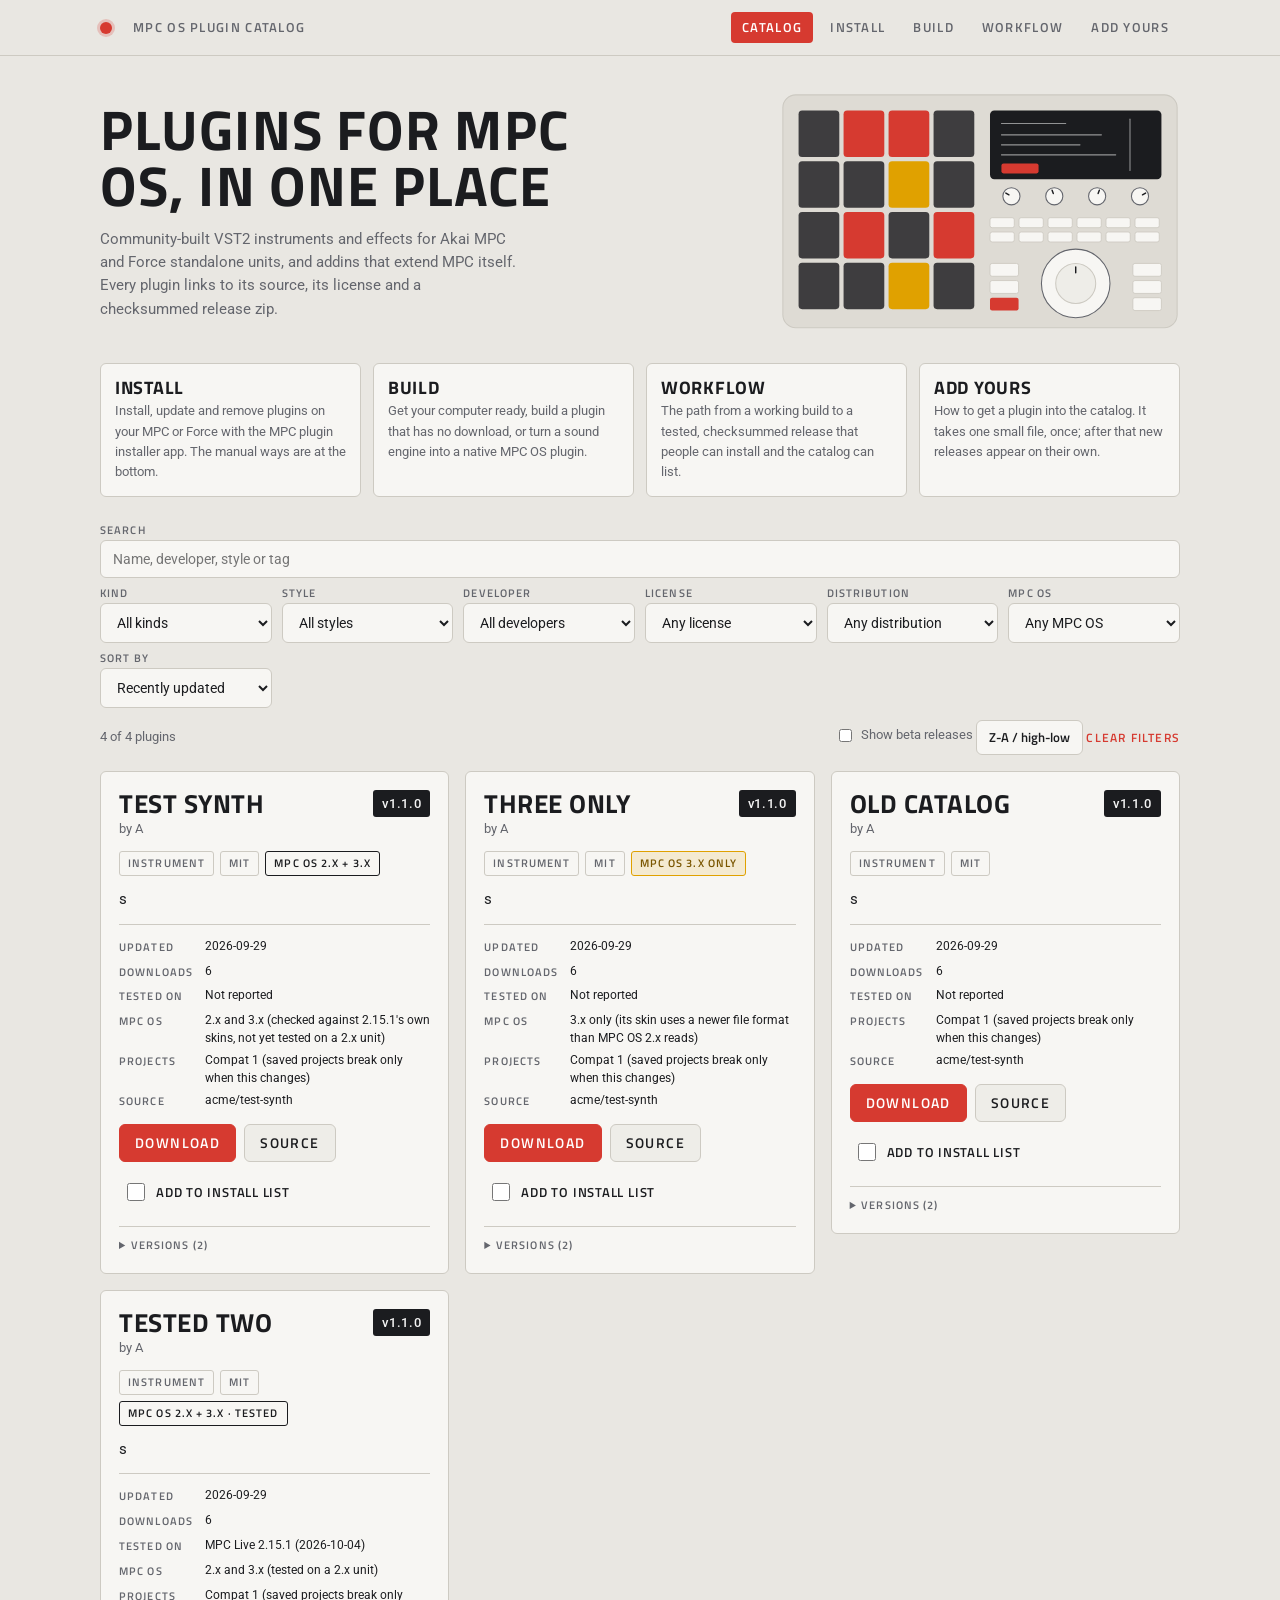
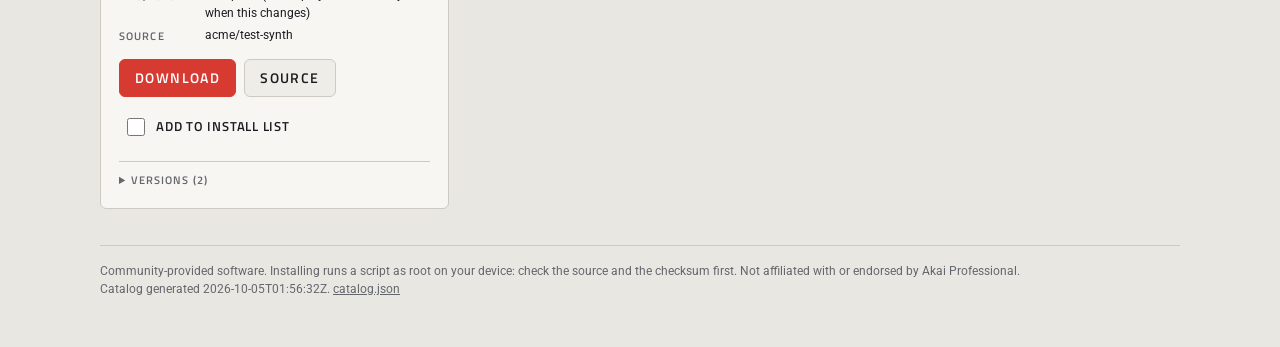
==== site-fixture/index.html @ f306114a "Merge pull request #3 from sd88me/main Download button changes" ====
<!doctype html>
<html lang="en">
<head>
<meta charset="utf-8">
<meta name="viewport" content="width=device-width, initial-scale=1">
<title>MPC OS Plugin Catalog</title>
<meta name="description" content="Community-built VST2 plugins for Akai MPC and Force standalone units, with versions, licenses and checksummed downloads.">
<link rel="alternate" type="application/atom+xml" title="New releases" href="feed.xml">
<link rel="stylesheet" href="https://fonts.googleapis.com/css2?family=Roboto:wght@400;500;700&family=Titillium+Web:wght@400;600;700&display=swap">
<style>
/* Layout: sticky bar, masthead with a line-drawn MPC (screen, Q-Link encoders, jog wheel, buttons, 16 pads), filters, card grid.
   One committed look: light studio faceplate. Fonts are the two MPC resolves: Titillium Web (labels, headings) and Roboto (text). */
:root {
  --bg: #e9e7e2;
  --panel: #f7f6f3;
  --panel-2: #eeede8;
  --line: #cdcac2;
  --fg: #1b1c1f;
  --muted: #64666d;
  --accent: #d63a30;
  --accent-fg: #ffffff;
  --amber: #e0a100;
  --amber-ink: #7a5600;
  --lcd-bg: #1b1c1f;
  --lcd-fg: #f4f4f4;
  --body-fill: #dedbd4;
  --display: "Titillium Web", "Arial Narrow", sans-serif;
  --text: "Roboto", system-ui, sans-serif;
  --radius: 6px;
  color-scheme: light;
}
* { box-sizing: border-box; }
body { background: var(--bg); color: var(--fg); font: 400 15px/1.55 var(--text); margin: 0;
  padding-inline: 16px; padding-block: 0 48px; }
a { color: inherit; }
:focus-visible { outline: 2px solid var(--accent); outline-offset: 2px; }
.wrap { max-width: 1080px; margin-inline: auto; }

.bar { position: sticky; top: env(safe-area-inset-top, 0px); z-index: 5; background: var(--bg);
  border-bottom: 1px solid var(--line); margin-inline: -16px; padding: 12px 16px; }
.brand { font: 700 19px/1 var(--display); letter-spacing: .1em; text-transform: uppercase; display: flex; align-items: center; gap: 10px; }
.dot { width: 12px; height: 12px; border-radius: 50%; background: var(--accent); box-shadow: 0 0 0 3px color-mix(in srgb, var(--accent) 22%, transparent); }

.mast { display: grid; grid-template-columns: minmax(0, 1fr) minmax(0, 400px); gap: 24px 48px; align-items: center; padding-block: 36px 24px; }
.mast h1 { font: 700 clamp(34px, 6vw, 56px)/1 var(--display); text-transform: uppercase; letter-spacing: .02em; margin: 0 0 14px; text-wrap: balance; }
.mast p { margin: 0; color: var(--muted); max-width: 52ch; }
.mpc { width: 100%; height: auto; display: block; }
.mpc .body { fill: var(--body-fill); stroke: var(--line); stroke-width: 1.5; }
.mpc .screen { fill: var(--lcd-bg); }
.mpc .ui { fill: none; stroke: var(--lcd-fg); stroke-width: 1.5; opacity: .55; stroke-linecap: round; }
.mpc .ui-hot { fill: var(--accent); }
.mpc .knob { fill: var(--panel); stroke: var(--muted); stroke-width: 1.5; }
.mpc .tick { stroke: var(--fg); stroke-width: 2; stroke-linecap: round; }
.mpc .wheel { fill: var(--panel); stroke: var(--muted); stroke-width: 1.5; }
.mpc .wheel-in { fill: var(--panel-2); stroke: var(--line); stroke-width: 1.5; }
.mpc .btn { fill: var(--panel); stroke: var(--line); stroke-width: 1.2; }
.mpc .btn.rec { fill: var(--accent); stroke: none; }
.mpc .pad { fill: var(--lcd-bg); opacity: .82; }
.mpc .pad.on { fill: var(--accent); opacity: 1; }
.mpc .pad.alt { fill: var(--amber); opacity: 1; }
@media (prefers-reduced-motion: no-preference) { .mpc .pulse { animation: pulse 2.4s ease-in-out infinite; } }
@keyframes pulse { 50% { opacity: .5; } }

.sample { font: 400 12px/1.5 var(--text); color: var(--muted); border: 1px dashed var(--line); border-radius: var(--radius);
  padding: 8px 12px; margin-bottom: 20px; }
.tools { display: grid; grid-template-columns: repeat(auto-fit, minmax(150px, 1fr)); gap: 10px; margin-bottom: 12px; }
.tools .search { grid-column: 1 / -1; }
.tools label { display: flex; flex-direction: column; gap: 4px; font: 600 11px/1 var(--display); letter-spacing: .1em; text-transform: uppercase; color: var(--muted); min-width: 0; }
.tools input, .tools select { font: 400 14px var(--text); letter-spacing: 0; text-transform: none; color: var(--fg); background: var(--panel);
  border: 1px solid var(--line); border-radius: var(--radius); padding: 10px 12px; width: 100%; min-width: 0; }
.status { display: flex; flex-wrap: wrap; gap: 8px 16px; align-items: center; justify-content: space-between; margin-bottom: 16px; color: var(--muted); font-size: 13px; }
.status label { display: inline-flex; align-items: center; gap: 6px; cursor: pointer; }
.linkbtn { font: 600 12px/1 var(--display); letter-spacing: .1em; text-transform: uppercase; color: var(--accent); background: none; border: 0; padding: 6px 0; cursor: pointer; }
.dir { font: 600 13px/1 var(--display); color: var(--fg); background: var(--panel); border: 1px solid var(--line); border-radius: var(--radius); padding: 10px 12px; cursor: pointer; }
.vers { border-top: 1px solid var(--line); padding-top: 10px; font-size: 12px; color: var(--muted); }
.vers summary { cursor: pointer; font: 600 11px/1.6 var(--display); letter-spacing: .1em; text-transform: uppercase; }
.vers table { width: 100%; border-collapse: collapse; margin-top: 6px; font-variant-numeric: tabular-nums; }
.vers td { padding: 4px 8px 4px 0; vertical-align: top; }
.vers .y { text-decoration: line-through; }
.stat { font-size: 12px; color: var(--muted); }

.grid { display: grid; grid-template-columns: repeat(auto-fill, minmax(min(100%, 320px), 1fr)); gap: 16px; }
.card { background: var(--panel); border: 1px solid var(--line); border-radius: var(--radius); padding: 18px;
  display: flex; flex-direction: column; gap: 12px; min-width: 0; }
.card header { display: flex; justify-content: space-between; align-items: flex-start; gap: 12px; }
.card h2 { font: 700 26px/1.05 var(--display); text-transform: uppercase; letter-spacing: .02em; margin: 0; }
.by { color: var(--muted); font-size: 13px; margin-top: 2px; }
.ver { font: 500 13px/1 var(--text); background: var(--lcd-bg); color: var(--lcd-fg); border-radius: 3px; padding: 7px 9px;
  letter-spacing: .05em; white-space: nowrap; font-variant-numeric: tabular-nums; }
.card p { margin: 0; flex: 1; }
.tags { display: flex; gap: 6px; flex-wrap: wrap; }
.tag { font: 600 11px/1 var(--display); letter-spacing: .1em; text-transform: uppercase; color: var(--muted);
  border: 1px solid var(--line); border-radius: 3px; padding: 6px 8px; }
.tag.ok { color: var(--fg); border-color: var(--fg); }
.tag.warn { color: var(--amber-ink); border-color: var(--amber); background: color-mix(in srgb, var(--amber) 14%, var(--panel)); }
.meta { display: grid; grid-template-columns: auto 1fr; gap: 4px 12px; font: 400 12px/1.5 var(--text); color: var(--muted);
  border-top: 1px solid var(--line); padding-top: 12px; margin: 0; }
.meta dt { font: 600 11px/1.9 var(--display); text-transform: uppercase; letter-spacing: .1em; }
.meta dd { margin: 0; color: var(--fg); overflow-wrap: anywhere; }
.actions { display: flex; gap: 8px; }
.btn-l { font: 600 14px/1 var(--display); letter-spacing: .1em; text-transform: uppercase; text-decoration: none;
  padding: 11px 15px; border-radius: var(--radius); border: 1px solid var(--line); color: var(--fg); background: var(--panel-2); }
.btn-l.primary { background: var(--accent); border-color: var(--accent); color: var(--accent-fg); }
.empty { color: var(--muted); padding: 24px 0; }
footer { margin-top: 36px; color: var(--muted); font-size: 12px; border-top: 1px solid var(--line); padding-top: 16px; }
@media (max-width: 640px) { .mast { grid-template-columns: minmax(0, 1fr); } .mpc { max-width: 380px; } }

.nav { display: flex; gap: 4px 18px; flex-wrap: wrap; align-items: center; justify-content: space-between; }
.nav ul { display: flex; gap: 4px 6px; flex-wrap: wrap; list-style: none; margin: 0; padding: 0; }
.nav a { display: block; text-decoration: none; font: 600 13px/1 var(--display); letter-spacing: .1em; text-transform: uppercase;
  color: var(--muted); padding: 9px 11px; border-radius: 4px; }
.nav a:hover { color: var(--fg); }
.nav a[aria-current="page"] { color: var(--accent-fg); background: var(--accent); }
.brand a { text-decoration: none; }
.doc { max-width: 760px; padding-block: 36px 8px; }
.doc h1 { font: 700 clamp(32px, 5vw, 48px)/1.02 var(--display); text-transform: uppercase; letter-spacing: .02em; margin: 0 0 10px; text-wrap: balance; }
.doc .lede { color: var(--muted); font-size: 17px; margin: 0 0 28px; }
.doc h2 { font: 700 26px/1.1 var(--display); text-transform: uppercase; letter-spacing: .04em; margin: 36px 0 10px; padding-top: 18px; border-top: 1px solid var(--line); }
.doc h3 { font: 700 18px/1.2 var(--display); text-transform: uppercase; letter-spacing: .06em; margin: 24px 0 6px; }
.doc p, .doc li { max-width: 68ch; }
.doc ul, .doc ol { padding-left: 22px; }
.doc li { margin: 4px 0; }
.doc code { font: 500 .88em/1 ui-monospace, "SFMono-Regular", Menlo, Consolas, monospace; background: var(--panel-2); border: 1px solid var(--line); border-radius: 3px; padding: 1px 5px; overflow-wrap: anywhere; }
.doc pre { background: var(--lcd-bg); color: var(--lcd-fg); border-radius: var(--radius); padding: 14px 16px; overflow-x: auto; margin: 14px 0; }
.doc pre code { background: none; border: 0; padding: 0; color: inherit; font-size: 13px; line-height: 1.55; overflow-wrap: normal; }
.doc blockquote { margin: 16px 0; padding: 10px 14px; border-left: 3px solid var(--amber); background: color-mix(in srgb, var(--amber) 12%, var(--panel)); border-radius: 0 var(--radius) var(--radius) 0; }
.doc blockquote p { margin: 4px 0; }
.tablewrap { overflow-x: auto; margin: 14px 0; }
.doc table { border-collapse: collapse; width: 100%; font-size: 14px; }
.doc th, .doc td { text-align: left; padding: 8px 12px; border-bottom: 1px solid var(--line); vertical-align: top; }
.doc th { font: 600 12px/1.2 var(--display); letter-spacing: .1em; text-transform: uppercase; color: var(--muted); }
.doc a { color: var(--accent); }
.pagelist { display: grid; grid-template-columns: repeat(auto-fit, minmax(min(100%, 230px), 1fr)); gap: 12px; margin: 8px 0 28px; }
.pagelist a { display: flex; flex-direction: column; gap: 4px; text-decoration: none; background: var(--panel); border: 1px solid var(--line); border-radius: var(--radius); padding: 14px; }
.pagelist b { font: 700 18px/1.1 var(--display); text-transform: uppercase; letter-spacing: .04em; }
.pagelist span { color: var(--muted); font-size: 13px; }

.tag.build { color: var(--accent); border-color: var(--accent); }
.card.by { border-color: color-mix(in srgb, var(--accent) 35%, var(--line)); }
.need { background: var(--panel-2); border: 1px solid var(--line); border-radius: var(--radius); padding: 10px 14px; }
.need h3 { font: 700 13px/1.2 var(--display); text-transform: uppercase; letter-spacing: .1em; color: var(--muted); margin: 8px 0 4px; }
.need ul { margin: 0; padding-left: 18px; font-size: 14px; }
.need li { margin: 3px 0; }
.card .need .also { margin: 6px 0 0; font-size: 13px; color: var(--muted); flex: none; }
.cmd { margin: 0 0 4px; background: var(--lcd-bg); color: var(--lcd-fg); border-radius: 4px; padding: 10px 12px; }
.cmd code { font: 500 12px/1.5 ui-monospace, "SFMono-Regular", Menlo, Consolas, monospace; white-space: pre-wrap; overflow-wrap: anywhere; }
.card .fw { margin: 0; flex: none; font-size: 13px; padding: 8px 12px; border-left: 3px solid var(--amber); background: color-mix(in srgb, var(--amber) 14%, var(--panel)); border-radius: 0 var(--radius) var(--radius) 0; }
.actions { flex-wrap: wrap; }
.actions .btn-l { white-space: nowrap; }
.grid { align-items: start; }
.card .needline { margin: 0; flex: none; font-size: 14px; }
.card .cmd { margin: 0; }
.card .how { flex: none; font-size: 13px; color: var(--muted); }
.card .how summary { cursor: pointer; font: 600 11px/1.6 var(--display); letter-spacing: .1em; text-transform: uppercase; }
.card .how ul { margin: 6px 0 0; padding-left: 18px; }
.card .how li { margin: 3px 0; color: var(--fg); }
.card .how .also { margin: 6px 0 0; flex: none; }
.card .fw { font-size: 12px; padding: 6px 10px; }
.card .line { margin: 0; flex: none; font-size: 12px; color: var(--muted); }
.card .fw { font-size: 11.5px; line-height: 1.4; }
.grid { grid-auto-flow: dense; }
@media (min-width: 720px) { .card.by { grid-column: span 2; } }

/* Install list: tick plugins, get one command to paste into a terminal */
.pick { display: inline-flex; align-items: center; gap: 8px; font: 600 13px/1 var(--display); letter-spacing: .06em; text-transform: uppercase; cursor: pointer; padding: 10px 4px; }
.pick input { width: 18px; height: 18px; accent-color: var(--accent); }
.install { position: sticky; bottom: 12px; z-index: 4; background: var(--panel); border: 1px solid var(--line); border-radius: var(--radius);
  box-shadow: 0 6px 24px rgb(0 0 0 / .18); margin-top: 16px; }
.install[hidden] { display: none; }
.install > summary { cursor: pointer; padding: 12px 16px; display: flex; justify-content: space-between; gap: 12px; font: 700 15px/1.2 var(--display); letter-spacing: .08em; text-transform: uppercase; }
.install > summary .hint { color: var(--accent); }
.install .body { padding: 0 16px 16px; max-height: min(70vh, 640px); overflow: auto; }
.install .body > p { margin: 0 0 10px; color: var(--muted); font-size: 14px; }
.install .lab { font: 600 12px/1.3 var(--display); letter-spacing: .1em; text-transform: uppercase; }
.install .ipl { display: flex; flex-direction: column; gap: 4px; font: 600 11px/1 var(--display); letter-spacing: .1em; text-transform: uppercase; color: var(--muted); max-width: 320px; margin-bottom: 10px; }
.install .ipl input { font: 400 14px var(--text); letter-spacing: 0; text-transform: none; color: var(--fg); background: var(--bg); border: 1px solid var(--line); border-radius: var(--radius); padding: 10px 12px; }
.install .ipbad { color: var(--accent); }
.install .copied { align-self: center; color: var(--muted); font-size: 13px; }
.install .how { margin-top: 12px; }
.install code { font-family: ui-monospace, "SFMono-Regular", Menlo, Consolas, monospace; font-size: 12px; }

/* collapsible sections in guide pages (::: details Title) */
.doc details.fold { background: var(--panel); border: 1px solid var(--line); border-radius: var(--radius); margin: 10px 0; }
.doc details.fold > summary { cursor: pointer; padding: 12px 16px; font: 700 16px/1.3 var(--display); letter-spacing: .04em; text-transform: uppercase; }
.doc details.fold[open] > summary { border-bottom: 1px solid var(--line); margin-bottom: 8px; }
.doc details.fold > :not(summary) { margin-inline: 16px; }
.doc details.fold > :last-child { margin-bottom: 16px; }


</style>
</head>
<body>
<div class="bar"><div class="wrap nav">
  <div class="brand"><span class="dot"></span><a href="index.html">MPC OS Plugin Catalog</a></div>
  <nav aria-label="Site"><ul><li><a href="index.html" aria-current="page">Catalog</a></li><li><a href="install.html">Install</a></li><li><a href="build.html">Build</a></li><li><a href="workflow.html">Workflow</a></li><li><a href="add.html">Add yours</a></li></ul></nav>
</div></div></div>
<main class="wrap">
  <section class="mast">
    <div>
      <h1>Plugins for MPC OS, in one place</h1>
      <p>Community-built VST2 instruments and effects for Akai MPC and Force standalone units, and addins that extend MPC itself. Every plugin links to its source, its license and a checksummed release zip.</p>
    </div>
    <svg class="mpc" viewBox="0 0 560 334" role="img" aria-label="Line drawing of an MPC: screen with four Q-Link encoders and buttons beneath it, a jog wheel below, and sixteen pads on the left">
      <rect class="body" x="4" y="4" width="552" height="326" rx="18"/>
      <g transform="translate(268 0)">
      <rect class="screen" x="26" y="26" width="240" height="96" rx="6"/>
      <path class="ui" d="M42 44h90M42 60h140M42 74h110M42 88h160"/>
      <rect class="ui-hot" x="42" y="100" width="52" height="14" rx="3"/>
      <path class="ui" d="M222 38v72"/>
      <g id="qlinks"></g>
      <g id="fbtns"></g>
      <circle class="wheel" cx="146" cy="268" r="48"/>
      <circle class="wheel-in" cx="146" cy="268" r="28"/>
      <line class="tick" x1="146" y1="245" x2="146" y2="253"/>
      <g id="sbtns"></g>
      </g>
      <g id="pads"></g>
    </svg>
  </section>

  <div class="pagelist"><a href="install.html"><b>Install</b><span>Install, update and remove plugins on your MPC or Force with the MPC plugin installer app. The manual ways are at the bottom.</span></a><a href="build.html"><b>Build</b><span>Get your computer ready, build a plugin that has no download, or turn a sound engine into a native MPC OS plugin.</span></a><a href="workflow.html"><b>Workflow</b><span>The path from a working build to a tested, checksummed release that people can install and the catalog can list.</span></a><a href="add.html"><b>Add yours</b><span>How to get a plugin into the catalog. It takes one small file, once; after that new releases appear on their own.</span></a></div>

  <div class="tools">
    <label class="search">Search<input id="q" type="search" placeholder="Name, developer, style or tag"></label>
    <label>Kind<select id="f-kind"></select></label>
    <label>Style<select id="f-style"></select></label>
    <label>Developer<select id="f-dev"></select></label>
    <label>License<select id="f-lic"></select></label>
    <label>Distribution<select id="f-dist"></select></label>
    <label>MPC OS<select id="f-os"></select></label>
    <label>Sort by<select id="sort"></select></label>
  </div>
  <div class="status">
    <span id="count" aria-live="polite"></span>
    <span>
      <label><input type="checkbox" id="beta"> Show beta releases</label>
      <button class="dir" type="button" id="dir" aria-label="Reverse sort order"></button>
      <button class="linkbtn" type="button" id="clear">Clear filters</button>
    </span>
  </div>

  <div class="grid" id="grid"></div>
  <p class="empty" id="empty" hidden>No plugins match these filters.</p>

  <details class="install" id="inst" hidden>
    <summary><span id="inst-count"></span><span class="hint">Get the install command</span></summary>
    <div class="body">
      <p>Needs SSH access as <b>root</b> to your device (a modded unit). Save your project first: the script asks before it stops MPC, installs everything you ticked, and starts MPC once.</p>
      <label class="ipl">Your device's IP address<input id="ip" type="text" inputmode="decimal" autocomplete="off" spellcheck="false" placeholder="e.g. 192.168.1.20"></label>
      <p class="ipbad" id="ipbad" role="alert" hidden>Use the address as numbers and dots (or a host name): letters, digits, dots and hyphens only.</p>
      <p class="lab">Paste this into a terminal (Terminal on Mac, PowerShell on Windows 10 or later)</p>
      <pre class="cmd"><code id="cmd-main"></code></pre>
      <div class="actions"><button class="btn-l primary" type="button" id="copy-main">Copy command</button><span class="copied" id="copied" role="status"></span></div>
      <details class="how">
        <summary>Read the script first (recommended)</summary>
        <p>It is one plain shell script. Download it, read it, check its hash, then run it:</p>
        <pre class="cmd"><code id="cmd-review"></code></pre>
        <p class="also" id="hashline"></p>
        <p class="also"><a id="script-link" href="mpc-store.sh">Open mpc-store.sh in your browser</a>. It only installs what you name, checks each download against the checksum in the catalog, and never restarts MPC without asking.</p>
      </details>
      <details class="how">
        <summary>Other commands</summary>
        <p class="also">Same first part, different last word: <code>list</code> (what is available and installed), <code>update</code> (newer versions of what you installed with this script), <code>remove &lt;id&gt;</code>, <code>prune</code> (delete old backups of MPC's settings), <code>sync</code> (register plugin folders you copied into Synths by hand).</p>
        <pre class="cmd"><code id="cmd-more"></code></pre>
      </details>
    </div>
  </details>

  <footer>Community-provided software. Installing runs a script as root on your device: check the source and the checksum first. Not affiliated with or endorsed by Akai Professional.<br>
    Catalog generated <span id="gen"></span>. <a href="catalog.json">catalog.json</a></footer>
</main>

<script id="data" type="application/json">{"schema":1,"generated":"2026-10-05T01:56:32Z","plugins":[{"id":"test-synth","name":"Test Synth","author":"A","repo":"acme/test-synth","kind":"instrument","license":"MIT","summary":"s","tags":[],"source_available":false,"distribution":"release","versions":[{"version":"1.1.0","size":11799,"defer":true,"sha256":"922f0105745efa4e1097baed78a529b60cbb472f96af8b951edb3397d047ba34","param_compat":1,"max_glibc":"2.30","cpu":null,"manifest":{"schema":1,"id":"test-synth","name":"Test Synth","version":"1.1.0","kind":"instrument","uid":"1a2b3c4d","manufacturer":"Acme","layout":"portable","so":"test_synth.so","skin":"Acme - VST - Test Synth","folder":"portable/Acme - VST - Test Synth","extras":[],"user_data":[],"arch":"armv7","max_glibc":"2.30","os_compat":["2.x","3.x"],"param_compat":1,"about":"","requires":"","source_repo":"acme/test-synth","license":"MIT","cpu":null},"os_compat":["2.x","3.x"],"url":"https://x/x-mpc-armv7.zip","date":"2026-09-29","channel":"stable","notes":"notes","yanked":false,"warnings":[],"downloads":3,"tested":[]},{"version":"1.0.0","size":11149,"defer":true,"sha256":"09dca1ea56512af81816e4c9cad3601ea7de3423234a0cd648b91f010b5ad91a","param_compat":1,"max_glibc":"2.30","cpu":null,"manifest":{"schema":1,"id":"test-synth","name":"Test Synth","version":"1.0.0","kind":"instrument","uid":"1a2b3c4d","manufacturer":"Acme","layout":"portable","so":"test_synth.so","skin":"Acme - VST - Test Synth","folder":"portable/Acme - VST - Test Synth","extras":[],"user_data":[],"arch":"armv7","max_glibc":"2.30","os_compat":["3.x"],"param_compat":1,"about":"","requires":"","source_repo":"acme/test-synth","license":"MIT","cpu":null},"os_compat":["3.x"],"os_compat_why":["TUI.json has no pageData"],"url":"https://x/x-mpc-armv7.zip","date":"2026-09-29","channel":"stable","notes":"notes","yanked":false,"warnings":[],"downloads":3,"tested":[]}],"latest":"1.1.0","latest_beta":null,"downloads":6,"updated":"2026-09-29"},{"id":"three-only","name":"Three Only","author":"A","repo":"acme/test-synth","kind":"instrument","license":"MIT","summary":"s","tags":[],"source_available":false,"distribution":"release","versions":[{"version":"1.1.0","size":11799,"defer":true,"sha256":"922f0105745efa4e1097baed78a529b60cbb472f96af8b951edb3397d047ba34","param_compat":1,"max_glibc":"2.30","cpu":null,"manifest":{"schema":1,"id":"test-synth","name":"Test Synth","version":"1.1.0","kind":"instrument","uid":"1a2b3c4d","manufacturer":"Acme","layout":"portable","so":"test_synth.so","skin":"Acme - VST - Test Synth","folder":"portable/Acme - VST - Test Synth","extras":[],"user_data":[],"arch":"armv7","max_glibc":"2.30","os_compat":["2.x","3.x"],"param_compat":1,"about":"","requires":"","source_repo":"acme/test-synth","license":"MIT","cpu":null},"os_compat":["3.x"],"url":"https://x/x-mpc-armv7.zip","date":"2026-09-29","channel":"stable","notes":"notes","yanked":false,"warnings":[],"downloads":3,"tested":[],"os_compat_why":["TUI:tabs[] version 3 (2.15.1 uses 1)","TUI:data:Knob version 5 (2.15.1 uses 1, 2)"]},{"version":"1.0.0","size":11149,"defer":true,"sha256":"09dca1ea56512af81816e4c9cad3601ea7de3423234a0cd648b91f010b5ad91a","param_compat":1,"max_glibc":"2.30","cpu":null,"manifest":{"schema":1,"id":"test-synth","name":"Test Synth","version":"1.0.0","kind":"instrument","uid":"1a2b3c4d","manufacturer":"Acme","layout":"portable","so":"test_synth.so","skin":"Acme - VST - Test Synth","folder":"portable/Acme - VST - Test Synth","extras":[],"user_data":[],"arch":"armv7","max_glibc":"2.30","os_compat":["3.x"],"param_compat":1,"about":"","requires":"","source_repo":"acme/test-synth","license":"MIT","cpu":null},"os_compat":["3.x"],"os_compat_why":["TUI:tabs[] version 3 (2.15.1 uses 1)","TUI:data:Knob version 5 (2.15.1 uses 1, 2)"],"url":"https://x/x-mpc-armv7.zip","date":"2026-09-29","channel":"stable","notes":"notes","yanked":false,"warnings":[],"downloads":3,"tested":[]}],"latest":"1.1.0","latest_beta":null,"downloads":6,"updated":"2026-09-29"},{"id":"old-catalog","name":"Old Catalog","author":"A","repo":"acme/test-synth","kind":"instrument","license":"MIT","summary":"s","tags":[],"source_available":false,"distribution":"release","versions":[{"version":"1.1.0","size":11799,"defer":true,"sha256":"922f0105745efa4e1097baed78a529b60cbb472f96af8b951edb3397d047ba34","param_compat":1,"max_glibc":"2.30","cpu":null,"manifest":{"schema":1,"id":"test-synth","name":"Test Synth","version":"1.1.0","kind":"instrument","uid":"1a2b3c4d","manufacturer":"Acme","layout":"portable","so":"test_synth.so","skin":"Acme - VST - Test Synth","folder":"portable/Acme - VST - Test Synth","extras":[],"user_data":[],"arch":"armv7","max_glibc":"2.30","os_compat":["2.x","3.x"],"param_compat":1,"about":"","requires":"","source_repo":"acme/test-synth","license":"MIT","cpu":null},"url":"https://x/x-mpc-armv7.zip","date":"2026-09-29","channel":"stable","notes":"notes","yanked":false,"warnings":[],"downloads":3,"tested":[]},{"version":"1.0.0","size":11149,"defer":true,"sha256":"09dca1ea56512af81816e4c9cad3601ea7de3423234a0cd648b91f010b5ad91a","param_compat":1,"max_glibc":"2.30","cpu":null,"manifest":{"schema":1,"id":"test-synth","name":"Test Synth","version":"1.0.0","kind":"instrument","uid":"1a2b3c4d","manufacturer":"Acme","layout":"portable","so":"test_synth.so","skin":"Acme - VST - Test Synth","folder":"portable/Acme - VST - Test Synth","extras":[],"user_data":[],"arch":"armv7","max_glibc":"2.30","os_compat":["3.x"],"param_compat":1,"about":"","requires":"","source_repo":"acme/test-synth","license":"MIT","cpu":null},"url":"https://x/x-mpc-armv7.zip","date":"2026-09-29","channel":"stable","notes":"notes","yanked":false,"warnings":[],"downloads":3,"tested":[]}],"latest":"1.1.0","latest_beta":null,"downloads":6,"updated":"2026-09-29"},{"id":"tested-two","name":"Tested Two","author":"A","repo":"acme/test-synth","kind":"instrument","license":"MIT","summary":"s","tags":[],"source_available":false,"distribution":"release","versions":[{"version":"1.1.0","size":11799,"defer":true,"sha256":"922f0105745efa4e1097baed78a529b60cbb472f96af8b951edb3397d047ba34","param_compat":1,"max_glibc":"2.30","cpu":null,"manifest":{"schema":1,"id":"test-synth","name":"Test Synth","version":"1.1.0","kind":"instrument","uid":"1a2b3c4d","manufacturer":"Acme","layout":"portable","so":"test_synth.so","skin":"Acme - VST - Test Synth","folder":"portable/Acme - VST - Test Synth","extras":[],"user_data":[],"arch":"armv7","max_glibc":"2.30","os_compat":["2.x","3.x"],"param_compat":1,"about":"","requires":"","source_repo":"acme/test-synth","license":"MIT","cpu":null},"os_compat":["2.x","3.x"],"url":"https://x/x-mpc-armv7.zip","date":"2026-09-29","channel":"stable","notes":"notes","yanked":false,"warnings":[],"downloads":3,"tested":[{"device":"MPC Live","firmware":"2.15.1","date":"2026-10-04"}]},{"version":"1.0.0","size":11149,"defer":true,"sha256":"09dca1ea56512af81816e4c9cad3601ea7de3423234a0cd648b91f010b5ad91a","param_compat":1,"max_glibc":"2.30","cpu":null,"manifest":{"schema":1,"id":"test-synth","name":"Test Synth","version":"1.0.0","kind":"instrument","uid":"1a2b3c4d","manufacturer":"Acme","layout":"portable","so":"test_synth.so","skin":"Acme - VST - Test Synth","folder":"portable/Acme - VST - Test Synth","extras":[],"user_data":[],"arch":"armv7","max_glibc":"2.30","os_compat":["3.x"],"param_compat":1,"about":"","requires":"","source_repo":"acme/test-synth","license":"MIT","cpu":null},"os_compat":["3.x"],"os_compat_why":["TUI.json has no pageData"],"url":"https://x/x-mpc-armv7.zip","date":"2026-09-29","channel":"stable","notes":"notes","yanked":false,"warnings":[],"downloads":3,"tested":[{"device":"MPC Live","firmware":"2.15.1","date":"2026-10-04"}]}],"latest":"1.1.0","latest_beta":null,"downloads":6,"updated":"2026-09-29"}]}</script>
<script id="store" type="application/json">{"mpc-store.sh": "19e9268fd398e6d4b931a29bc234a2c218b8b8ced6298aba1d97dadfc1fa93dd", "sync.sh": "4d4e4d89d61848f61d777d638400c16159caf22982fec8d84e754cc75abae7ab", "plugin_list.awk": "d2d4c6b43b26c0bd772dac28c711e8769c8e0233dee9d7199656abaf25dd3eda"}</script>
<script>
var CAT = JSON.parse(document.getElementById("data").textContent);
var P = CAT.plugins;
var state = { q: "", kind: "", style: "", dev: "", lic: "", dist: "", os: "", sort: "updated", rev: false, beta: false, sel: [] };
var STORE = JSON.parse(document.getElementById("store").textContent);
var BY_WARNING = "The result contains firmware-derived data: build it yourself, install it on your own devices only, never share it.";
var ID_RE = /^[a-z0-9]+(-[a-z0-9]+)*$/;
function isBY(p) { return p.distribution === "build-yourself"; }
function kindsOf(p) { var k = [p.kind]; (p.components || []).forEach(function (c) { if (k.indexOf(c.kind) < 0) k.push(c.kind); }); return k; }
var SORTS = {
  name:      { label: "Name",              cmp: function (a, b) { return a.name.localeCompare(b.name); }, desc: false },
  updated:   { label: "Recently updated",  cmp: function (a, b) { return a.updated.localeCompare(b.updated); }, desc: true },
  downloads: { label: "Downloads",         cmp: function (a, b) { return a.downloads - b.downloads; }, desc: true },
  developer: { label: "Developer",         cmp: function (a, b) { return a.author.localeCompare(b.author) || a.name.localeCompare(b.name); }, desc: false },
  kind:      { label: "Kind",              cmp: function (a, b) { return a.kind.localeCompare(b.kind) || a.name.localeCompare(b.name); }, desc: false }
};
function $(id) { return document.getElementById(id); }
function esc(s) { return String(s == null ? "" : s).replace(/[&<>"]/g, function (c) { return {"&":"&amp;","<":"&lt;",">":"&gt;",'"':"&quot;"}[c]; }); }
function uniq(f) { var o = {}; P.forEach(function (p) { var v = f(p); if (v) o[v] = 1; }); return Object.keys(o).sort(); }
function fillSelect(id, all, values, label) {
  $(id).innerHTML = '<option value="">' + all + '</option>' + values.map(function (v) { return '<option value="' + esc(v) + '">' + esc(label ? label(v) : v) + '</option>'; }).join("");
}
var KINDS = { instrument: "Instruments", effect: "Effects", addin: "Addins" };
var title = function (s) { return s.replace(/-/g, " ").replace(/^./, function (c) { return c.toUpperCase(); }); };
var allKinds = {}; P.forEach(function (p) { kindsOf(p).forEach(function (k) { allKinds[k] = 1; }); });
fillSelect("f-kind", "All kinds", Object.keys(allKinds).sort(), function (v) { return KINDS[v] || v; });
fillSelect("f-dist", "Any distribution", ["release", "build-yourself"], function (v) { return v === "release" ? "Download a release zip" : "Build it yourself"; });
fillSelect("f-os", "Any MPC OS", ["2x", "3x"], function (v) { return v === "2x" ? "Works on MPC OS 2.x" : "MPC OS 3.x only"; });
fillSelect("f-style", "All styles", uniq(function (p) { return p.style; }), title);
fillSelect("f-dev", "All developers", uniq(function (p) { return p.author; }));
fillSelect("f-lic", "Any license", ["open", "source-available"], function (v) { return v === "open" ? "Open source" : "Source-available (restricted use)"; });
$("sort").innerHTML = Object.keys(SORTS).map(function (k) { return '<option value="' + k + '">' + SORTS[k].label + '</option>'; }).join("");
$("gen").textContent = CAT.generated || "";

function shown(p) {   /* the version to feature */
  var v = p.versions.filter(function (x) { return !x.yanked; });
  var stable = v.filter(function (x) { return x.channel === "stable"; })[0];
  var beta = v.filter(function (x) { return x.channel === "beta"; })[0];
  if (state.beta && beta && (!stable || beta.date >= stable.date)) return beta;
  return stable || (state.beta ? beta : null) || null;
}
/* Which MPC OS generations a version works on (catalog_check.py works it out from the skin and glibc; docs/OS2_SKINS.md). Absent for
   addins, build-yourself entries and catalogs built before the field: no badge then. */
function osGens(v) { return v && v.os_compat && v.os_compat.length ? v.os_compat : null; }
function tested2x(v) { return !!(v && (v.tested || []).some(function (t) { return /^2\./.test(t.firmware || ""); })); }
function osWhy(v) {   /* plain words; the exact reasons stay in the tooltip */
  var w = v.os_compat_why || [], lib = w.some(function (x) { return /^needs glibc/.test(x); }), skin = w.some(function (x) { return !/^needs glibc/.test(x); });
  return (lib ? "needs a newer system library than MPC OS 2.x has" : "") + (lib && skin ? "; " : "") + (skin ? "its skin uses a newer file format than MPC OS 2.x reads" : "");
}
function osTag(v) {
  var g = osGens(v); if (!g) return "";
  if (g.indexOf("2.x") >= 0) return '<span class="tag ok" title="' + esc("Skin and library checked against MPC OS 2.15.1's own skins and glibc. " + (tested2x(v) ? "Tested on a 2.x unit." : "Not yet tested on a 2.x unit.")) + '">MPC OS 2.x + 3.x' + (tested2x(v) ? " &middot; tested" : "") + '</span>';
  return '<span class="tag warn" title="' + esc("Not compatible with MPC OS 2.x" + (osWhy(v) ? ": " + osWhy(v) : "") + ((v.os_compat_why || []).length ? " (" + v.os_compat_why.join("; ") + ")" : "")) + '">MPC OS 3.x only</span>';
}
function osRow(v) {
  var g = osGens(v); if (!g) return "";
  if (g.indexOf("2.x") >= 0) return '<dt>MPC OS</dt><dd>2.x and 3.x (' + (tested2x(v) ? "tested on a 2.x unit" : "checked against 2.15.1's own skins, not yet tested on a 2.x unit") + ')</dd>';
  return '<dt>MPC OS</dt><dd>3.x only' + (osWhy(v) ? ' (' + esc(osWhy(v)) + ')' : '') + '</dd>';
}
function match(p) {
  var s = state, hay = [p.name, p.author, p.style || "", (p.tags || []).join(" "), p.summary].join(" ").toLowerCase();
  if (s.q && hay.indexOf(s.q.toLowerCase()) < 0) return false;
  if (s.kind && kindsOf(p).indexOf(s.kind) < 0) return false;
  if (s.dist === "build-yourself" && !isBY(p)) return false;
  if (s.dist === "release" && isBY(p)) return false;
  if (s.style && p.style !== s.style) return false;
  if (s.dev && p.author !== s.dev) return false;
  if (s.lic === "open" && p.source_available) return false;
  if (s.lic === "source-available" && !p.source_available) return false;
  if (s.os) { var g = osGens(shown(p)); if (!g || (s.os === "2x") !== (g.indexOf("2.x") >= 0)) return false; }
  return true;
}
function size(n) { return n > 1e6 ? (n / 1e6).toFixed(1) + " MB" : Math.round(n / 1e3) + " KB"; }
function testedRow(v) {
  if (!v) return "";
  return '<dt>Tested on</dt><dd>' + (v.tested && v.tested.length ? v.tested.map(function (t) { return esc(t.device + (t.firmware ? " " + t.firmware : "") + (t.date ? " (" + t.date + ")" : "")); }).join(", ") : "Not reported") + '</dd>';
}
function safeUrl(u) { return /^https:\/\//.test(u) ? u : "#"; }
function card(p) {
  var by = isBY(p), v = shown(p), tags = [];
  if (by) tags.push('<span class="tag build" title="No download: you build it from your own files">Build it yourself</span>');
  tags.push(p.kind === "addin" ? '<span class="tag" title="Loaded into MPC when it starts (LD_PRELOAD), not a plugin on a track">addin</span>' : '<span class="tag">' + esc(p.kind) + '</span>');
  if (p.style) tags.push('<span class="tag">' + esc(title(p.style)) + '</span>');
  tags.push('<span class="tag">' + esc(p.license) + '</span>');
  if (p.source_available) tags.push('<span class="tag warn" title="Source is public but the license limits how it may be used">Restricted use</span>');
  if (!by && p.kind !== "addin" && osTag(v)) tags.push(osTag(v));
  (p.tags || []).forEach(function (t) { if (!(by && t === "firmware-derived")) tags.push('<span class="tag">' + esc(t) + '</span>'); });
  var hist = p.versions.length ? '<details class="vers"><summary>Versions (' + p.versions.length + ')</summary><table>' + p.versions.map(function (x) {
    var cols = by ? '<td><a href="' + esc(safeUrl(x.source_url)) + '">tag ' + esc(x.tag) + '</a></td>' : '<td>' + size(x.size) + '</td><td title="sha256 ' + esc(x.sha256) + '">' + esc(x.sha256.slice(0, 10)) + '</td>';
    return '<tr class="' + (x.yanked ? "y" : "") + '"><td>v' + esc(x.version) + '</td><td>' + esc(x.date) + '</td><td>' + esc(x.channel) + (x.yanked ? ", yanked" : "") + '</td>' + cols + '</tr>';
  }).join("") + '</table></details>' : "";
  var head = '<article class="card' + (by ? " by" : "") + '"><header><div><h2>' + esc(p.name) + '</h2><div class="by">by ' + esc(p.author) + '</div></div>' +
    (v ? '<span class="ver" title="Latest ' + (by ? "tag" : esc(v.channel) + " release") + '">v' + esc(v.version) + (v.channel === "beta" ? " beta" : "") + '</span>' : '<span class="ver">' + (by ? "no tag" : "no release") + '</span>') + '</header>' +
    '<div class="tags">' + tags.join("") + '</div><p>' + esc(p.summary) + '</p>';
  if (by) {
    var b = p.build, docs = safeUrl(b.docs_url.replace("{tag}", v ? v.tag : "HEAD"));
    var names = p.requires_user_files.map(function (f) { return esc(f.name); }).join("; ");
    var comps = (p.components || []).length > 1;
    var hasMore = comps || p.requires_user_files.some(function (f) { return f.description; }) || (b.needs || []).length;
    var tested = v ? (v.tested && v.tested.length ? v.tested.map(function (t) { return esc(t.device + (t.firmware ? " " + t.firmware : "") + (t.date ? " (" + t.date + ")" : "")); }).join(", ") : "not reported") : "";
    return head +
      '<p class="needline"><strong>You need:</strong> ' + names + '</p>' +
      '<pre class="cmd"><code>' + esc(b.command) + '</code></pre>' +
      '<p class="line">Run this on your computer (needs Docker), not on the device. <a href="build.html#plugins-you-build-yourself">Step by step</a></p>' +
      (hasMore ? '<details class="how"><summary>Details and other requirements</summary><ul>' + p.requires_user_files.map(function (f) { return '<li><strong>' + esc(f.name) + '</strong>: ' + esc(f.description) + '</li>'; }).join("") + '</ul>' +
        ((b.needs || []).length ? '<p class="also">Also needs: ' + b.needs.map(esc).join(", ") + '.</p>' : '') +
        (comps ? '<p class="also">Installs: ' + p.components.map(function (c) { return esc(c.name + " (" + c.kind + ")"); }).join(", ") + '.</p>' : '') + '</details>' : '') +
      '<p class="fw" role="note">' + esc(BY_WARNING) + '</p>' +
      '<p class="line">Updated ' + esc(p.updated || "n/a") + (v ? ' &middot; Tested on: ' + tested : '') + '</p>' +
      '<div class="actions"><a class="btn-l primary" href="' + esc(docs) + '">How to build</a>' +
      '<a class="btn-l" href="https://github.com/' + esc(p.repo) + '">Source</a></div>' + hist + '</article>';
  }
  return head +
    '<dl class="meta"><dt>Updated</dt><dd>' + esc(p.updated || "n/a") + '</dd><dt>Downloads</dt><dd>' + p.downloads.toLocaleString() + '</dd>' + testedRow(v) + (p.kind !== "addin" ? osRow(v) : "") +
    (v && p.kind !== "addin" ? '<dt>Projects</dt><dd>Compat ' + v.param_compat + ' (saved projects break only when this changes)</dd>' : '') + '<dt>Source</dt><dd>' + esc(p.repo) + '</dd></dl>' +
    '<div class="actions">' + (v ? '<a class="btn-l primary" href="' + esc(v.url) + '">Download</a>' : '') +
    '<a class="btn-l" href="https://github.com/' + esc(p.repo) + '">Source</a>' +
    (v && ID_RE.test(p.id) ? '<label class="pick"><input type="checkbox" data-pick="' + esc(p.id) + '"' + (state.sel.indexOf(p.id) >= 0 ? " checked" : "") + '> Add to install list</label>' : '') +
    '</div>' + hist + '</article>';
}
function render() {
  var out = P.filter(match), so = SORTS[state.sort];
  out.sort(function (a, b) { var r = so.cmp(a, b); return (so.desc ? -r : r) * (state.rev ? -1 : 1); });
  $("grid").innerHTML = out.map(card).join("");
  $("empty").hidden = out.length > 0;
  $("count").textContent = out.length + " of " + P.length + " plugin" + (P.length === 1 ? "" : "s");
  var down = so.desc !== state.rev;
  $("dir").textContent = down ? "Z-A / high-low" : "A-Z / low-high";
  $("dir").title = "Sorted " + (down ? "descending" : "ascending");
  save();
}
function save() {
  var d = { q: state.q, kind: state.kind, style: state.style, dev: state.dev, lic: state.lic, dist: state.dist, os: state.os, sort: state.sort === "updated" ? "" : state.sort, rev: state.rev ? "1" : "", beta: state.beta ? "1" : "", sel: state.sel.join(",") }, q = [];
  Object.keys(d).forEach(function (k) { if (d[k]) q.push(k + "=" + encodeURIComponent(d[k])); });
  try { history.replaceState(null, "", q.length ? "#" + q.join("&") : location.pathname + location.search); } catch (e) {}
}
function load() {
  location.hash.replace(/^#/, "").split("&").forEach(function (kv) {
    var i = kv.indexOf("="); if (i < 0) return;
    var k = kv.slice(0, i), v = decodeURIComponent(kv.slice(i + 1));
    if (k === "rev" || k === "beta") state[k] = v === "1";
    else if (k === "sel") state.sel = v.split(",").filter(function (id) { return ID_RE.test(id) && P.some(function (p) { return p.id === id && !isBY(p); }); });
    else if (k in state) state[k] = v;
  });
  if (!SORTS[state.sort]) state.sort = "updated";
}
var map = { "q": "q", "f-kind": "kind", "f-style": "style", "f-dev": "dev", "f-lic": "lic", "f-dist": "dist", "f-os": "os", "sort": "sort" };
Object.keys(map).forEach(function (id) { $(id).addEventListener(id === "q" ? "input" : "change", function () { state[map[id]] = $(id).value; if (id === "sort") state.rev = false; render(); }); });
$("beta").addEventListener("change", function () { state.beta = $("beta").checked; render(); });
$("dir").addEventListener("click", function () { state.rev = !state.rev; render(); });
$("clear").addEventListener("click", function () { state = { q: "", kind: "", style: "", dev: "", lic: "", dist: "", os: "", sort: "updated", rev: false, beta: false, sel: state.sel }; sync(); render(); });
function sync() { Object.keys(map).forEach(function (id) { $(id).value = state[map[id]]; }); $("beta").checked = state.beta; }
load(); sync(); render();

/* Install command: ssh into the device, download mpc-store.sh from this site, run it. The plugin ids are validated above and the
   address below, and everything is written with textContent, so nothing typed here can inject markup or shell syntax. */
var SITE = /^https?:$/.test(location.protocol) ? new URL(".", location.href).href : "https://sd88me.github.io/mpc-vst-plugins/";
var IP_RE = /^[A-Za-z0-9]([A-Za-z0-9.-]*[A-Za-z0-9])?$/;
function target() { var v = $("ip").value.trim(); return v && IP_RE.test(v) ? v : "<device-ip>"; }
function withScript(args, tty) {   /* one ssh call: fetch the script, then run it. -t so its questions can be answered */
  return "ssh " + (tty ? "-t " : "") + "root@" + target() + ' "wget -qO /tmp/mpc-store.sh ' + SITE + "mpc-store.sh && sh /tmp/mpc-store.sh " + args + '"';
}
function panel() {
  var n = state.sel.length, bad = $("ip").value.trim() !== "" && !IP_RE.test($("ip").value.trim());
  $("inst").hidden = n === 0;
  $("inst-count").textContent = n + " plugin" + (n === 1 ? "" : "s") + " selected";
  $("ipbad").hidden = !bad;
  $("cmd-main").textContent = withScript("install " + state.sel.join(" "), true);
  var t = target();
  $("cmd-review").textContent = 'ssh root@' + t + ' "wget -qO /tmp/mpc-store.sh ' + SITE + 'mpc-store.sh"\n' +
    'ssh root@' + t + ' "cat /tmp/mpc-store.sh"\n' +
    (STORE["mpc-store.sh"] ? 'ssh root@' + t + ' "sha256sum /tmp/mpc-store.sh"\n' : "") +
    'ssh -t root@' + t + ' "sh /tmp/mpc-store.sh install ' + state.sel.join(" ") + '"';
  $("hashline").textContent = STORE["mpc-store.sh"] ? "The hash it should print: " + STORE["mpc-store.sh"] : "";
  $("script-link").href = SITE + "mpc-store.sh";
  $("cmd-more").textContent = ["list", "update", "prune --keep 10", "sync"].map(function (a) { return withScript(a, a !== "list"); }).join("\n\n");
}
$("grid").addEventListener("change", function (e) {
  var id = e.target.getAttribute && e.target.getAttribute("data-pick"); if (!id) return;
  var i = state.sel.indexOf(id);
  if (e.target.checked && i < 0) state.sel.push(id); else if (!e.target.checked && i >= 0) state.sel.splice(i, 1);
  panel(); save();
});
$("ip").addEventListener("input", panel);
$("copy-main").addEventListener("click", function () {
  var text = $("cmd-main").textContent, done = function () { $("copied").textContent = "Copied"; setTimeout(function () { $("copied").textContent = ""; }, 2000); };
  if (navigator.clipboard && navigator.clipboard.writeText) navigator.clipboard.writeText(text).then(done, function () { selectCmd(); });
  else selectCmd();
  function selectCmd() { var r = document.createRange(); r.selectNodeContents($("cmd-main")); var s = getSelection(); s.removeAllRanges(); s.addRange(r); $("copied").textContent = "Selected: press Ctrl+C / Cmd+C"; }
});
panel();

/* MPC drawing */
function put(id, html) { $(id).innerHTML = html; }
var h = "", i, j;
for (i = 0; i < 4; i++) { var cx = 26 + 30 + i * 60; h += '<circle class="knob" cx="' + cx + '" cy="146" r="12"/><line class="tick" x1="' + cx + '" y1="137" x2="' + cx + '" y2="142" transform="rotate(' + (i * 40 - 60) + ' ' + cx + ' 146)"/>'; }
put("qlinks", h);
h = ""; for (j = 0; j < 2; j++) for (i = 0; i < 6; i++) h += '<rect class="btn" x="' + (26 + i * 40.6) + '" y="' + (176 + j * 20) + '" width="34" height="14" rx="3"/>';
put("fbtns", h);
h = ""; for (j = 0; j < 3; j++) { h += '<rect class="btn' + (j === 2 ? " rec" : "") + '" x="26" y="' + (240 + j * 24) + '" width="40" height="18" rx="3"/><rect class="btn" x="226" y="' + (240 + j * 24) + '" width="40" height="18" rx="3"/>'; }
put("sbtns", h);
var lit = { 1: "on", 2: "on", 6: "alt", 9: "on", 11: "on pulse", 14: "alt" };
h = ""; for (i = 0; i < 16; i++) { var r = Math.floor(i / 4), c = i % 4; h += '<rect class="pad ' + (lit[i] || "") + '" x="' + (26 + c * 63) + '" y="' + (26 + r * 71) + '" width="57" height="65" rx="5"/>'; }
put("pads", h);
</script>
</body>
</html>
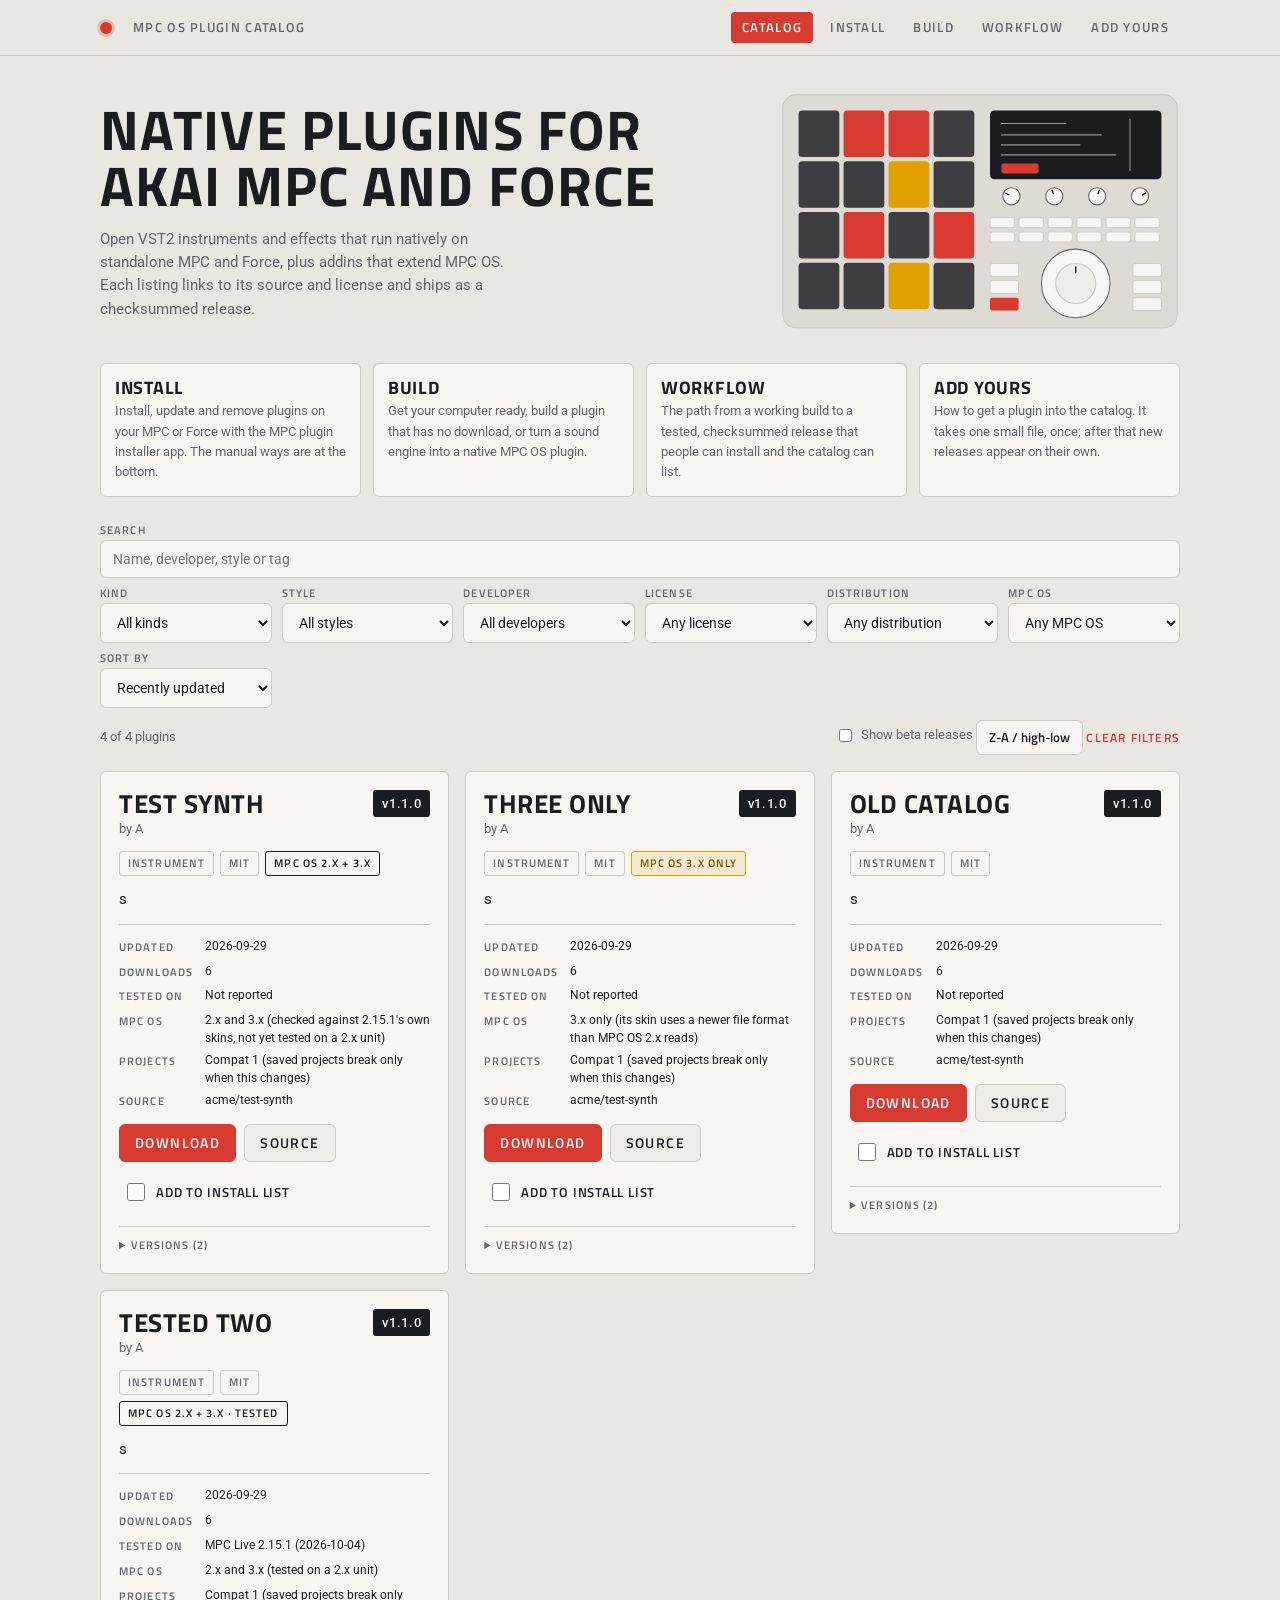
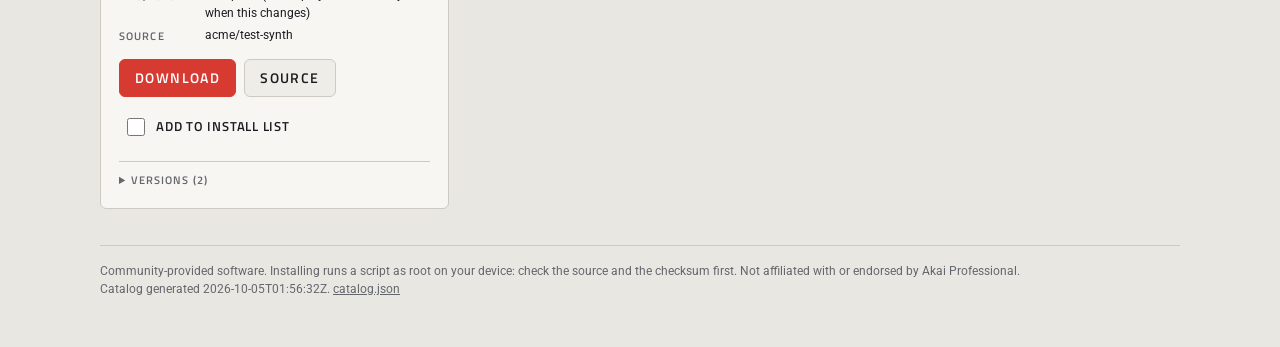
==== commit c59d4e57: "Catalog site: plainer header and description Co-Authored-By: Claude Sonnet 5.5 <noreply@anthropic.co" ====
--- a/site-fixture/index.html
+++ b/site-fixture/index.html
@@ -4,7 +4,7 @@
 <meta charset="utf-8">
 <meta name="viewport" content="width=device-width, initial-scale=1">
 <title>MPC OS Plugin Catalog</title>
-<meta name="description" content="Community-built VST2 plugins for Akai MPC and Force standalone units, with versions, licenses and checksummed downloads.">
+<meta name="description" content="Native VST2 instruments, effects and addins for Akai MPC and Force standalone units, with source, license and checksummed downloads.">
 <link rel="alternate" type="application/atom+xml" title="New releases" href="feed.xml">
 <link rel="stylesheet" href="https://fonts.googleapis.com/css2?family=Roboto:wght@400;500;700&family=Titillium+Web:wght@400;600;700&display=swap">
 <style>
@@ -197,8 +197,8 @@
 <main class="wrap">
   <section class="mast">
     <div>
-      <h1>Plugins for MPC OS, in one place</h1>
-      <p>Community-built VST2 instruments and effects for Akai MPC and Force standalone units, and addins that extend MPC itself. Every plugin links to its source, its license and a checksummed release zip.</p>
+      <h1>Native plugins for Akai MPC and Force</h1>
+      <p>Open VST2 instruments and effects that run natively on standalone MPC and Force, plus addins that extend MPC OS. Each listing links to its source and license and ships as a checksummed release.</p>
     </div>
     <svg class="mpc" viewBox="0 0 560 334" role="img" aria-label="Line drawing of an MPC: screen with four Q-Link encoders and buttons beneath it, a jog wheel below, and sixteen pads on the left">
       <rect class="body" x="4" y="4" width="552" height="326" rx="18"/>
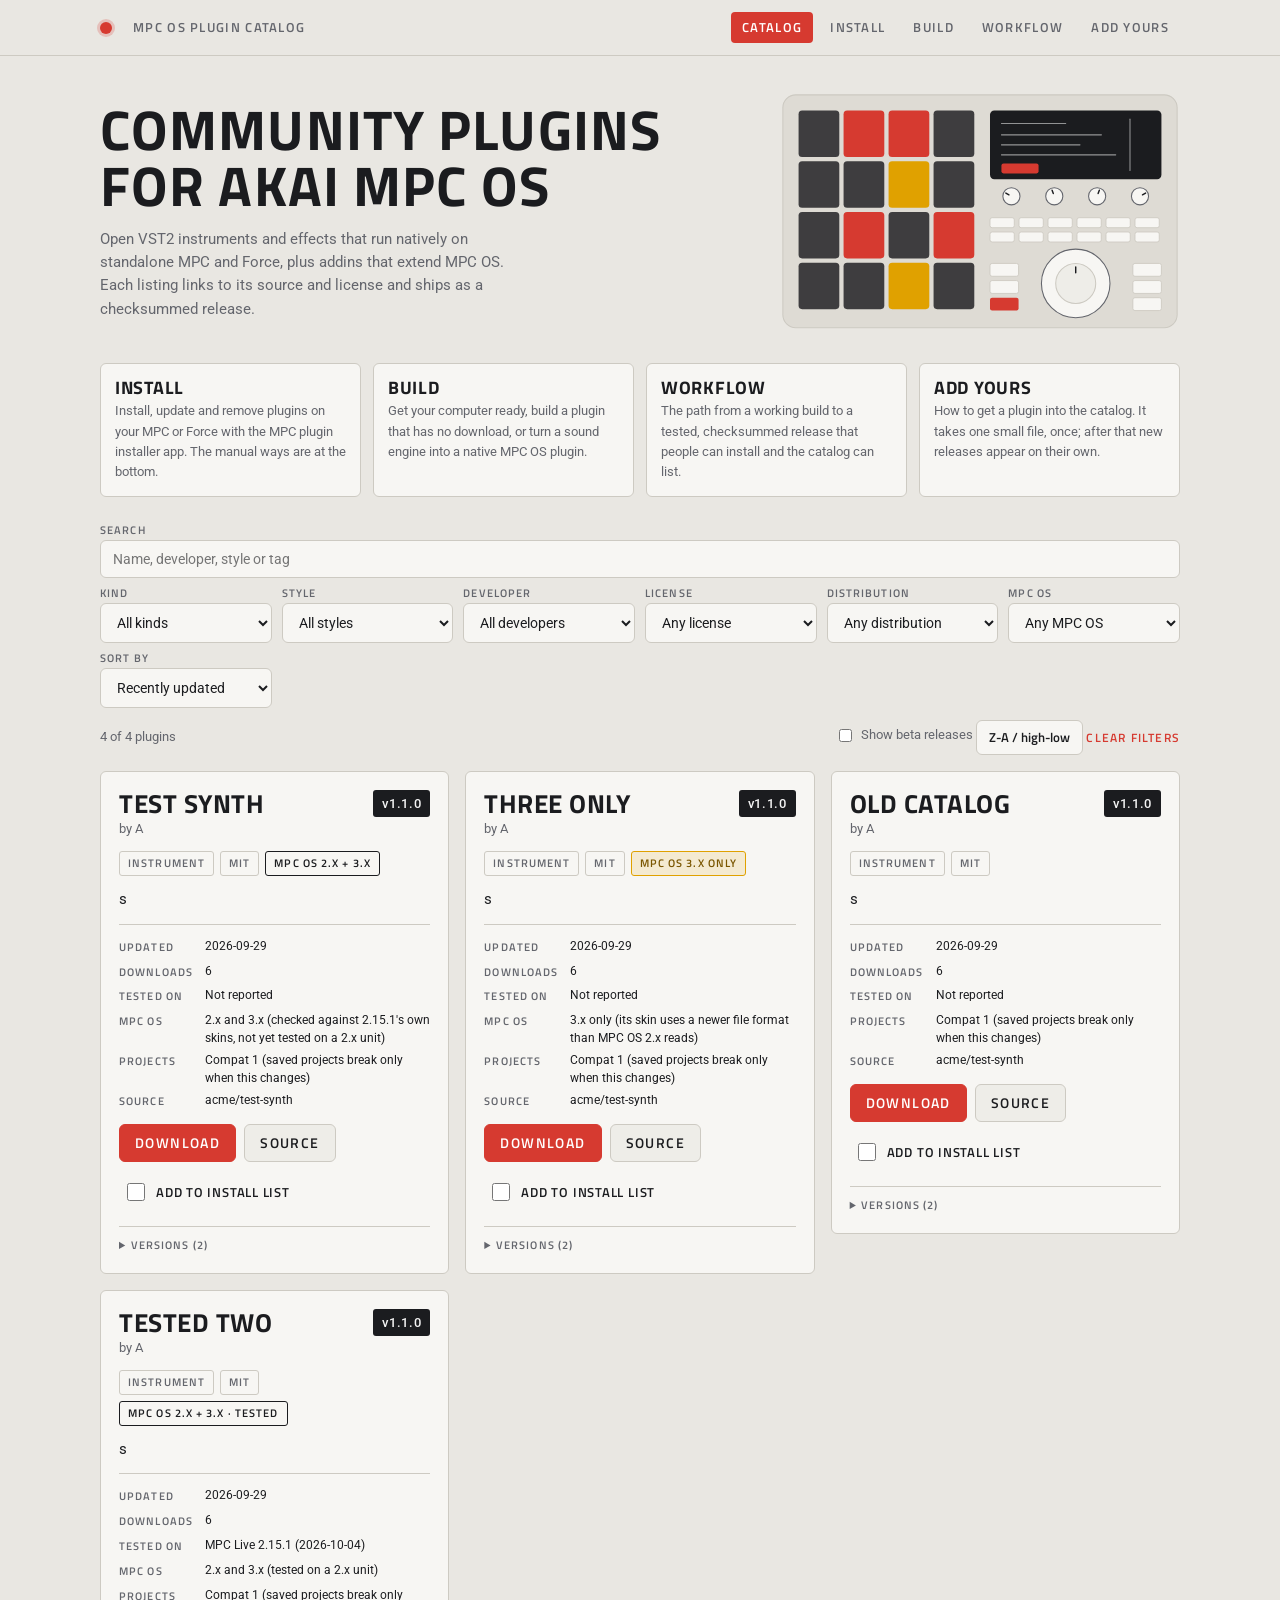
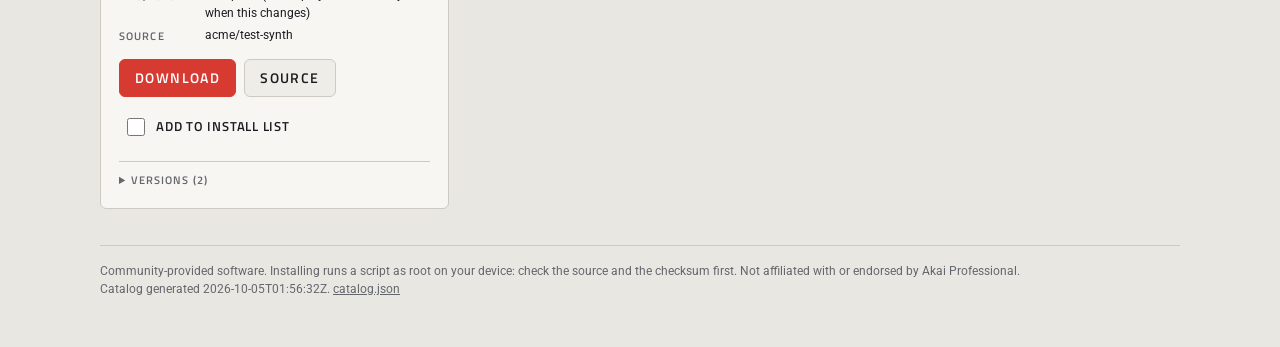
==== commit a76ec45e: "Catalog site: header and meta description wording Co-Authored-By: Claude Sonnet 5.5 <noreply@anthrop" ====
--- a/site-fixture/index.html
+++ b/site-fixture/index.html
@@ -4,7 +4,7 @@
 <meta charset="utf-8">
 <meta name="viewport" content="width=device-width, initial-scale=1">
 <title>MPC OS Plugin Catalog</title>
-<meta name="description" content="Native VST2 instruments, effects and addins for Akai MPC and Force standalone units, with source, license and checksummed downloads.">
+<meta name="description" content="Community-built, open VST2 plugins for Akai MPC and Force standalone units, with versions, licenses and checksummed downloads.">
 <link rel="alternate" type="application/atom+xml" title="New releases" href="feed.xml">
 <link rel="stylesheet" href="https://fonts.googleapis.com/css2?family=Roboto:wght@400;500;700&family=Titillium+Web:wght@400;600;700&display=swap">
 <style>
@@ -197,7 +197,7 @@
 <main class="wrap">
   <section class="mast">
     <div>
-      <h1>Native plugins for Akai MPC and Force</h1>
+      <h1>Community plugins for Akai MPC OS</h1>
       <p>Open VST2 instruments and effects that run natively on standalone MPC and Force, plus addins that extend MPC OS. Each listing links to its source and license and ships as a checksummed release.</p>
     </div>
     <svg class="mpc" viewBox="0 0 560 334" role="img" aria-label="Line drawing of an MPC: screen with four Q-Link encoders and buttons beneath it, a jog wheel below, and sixteen pads on the left">
